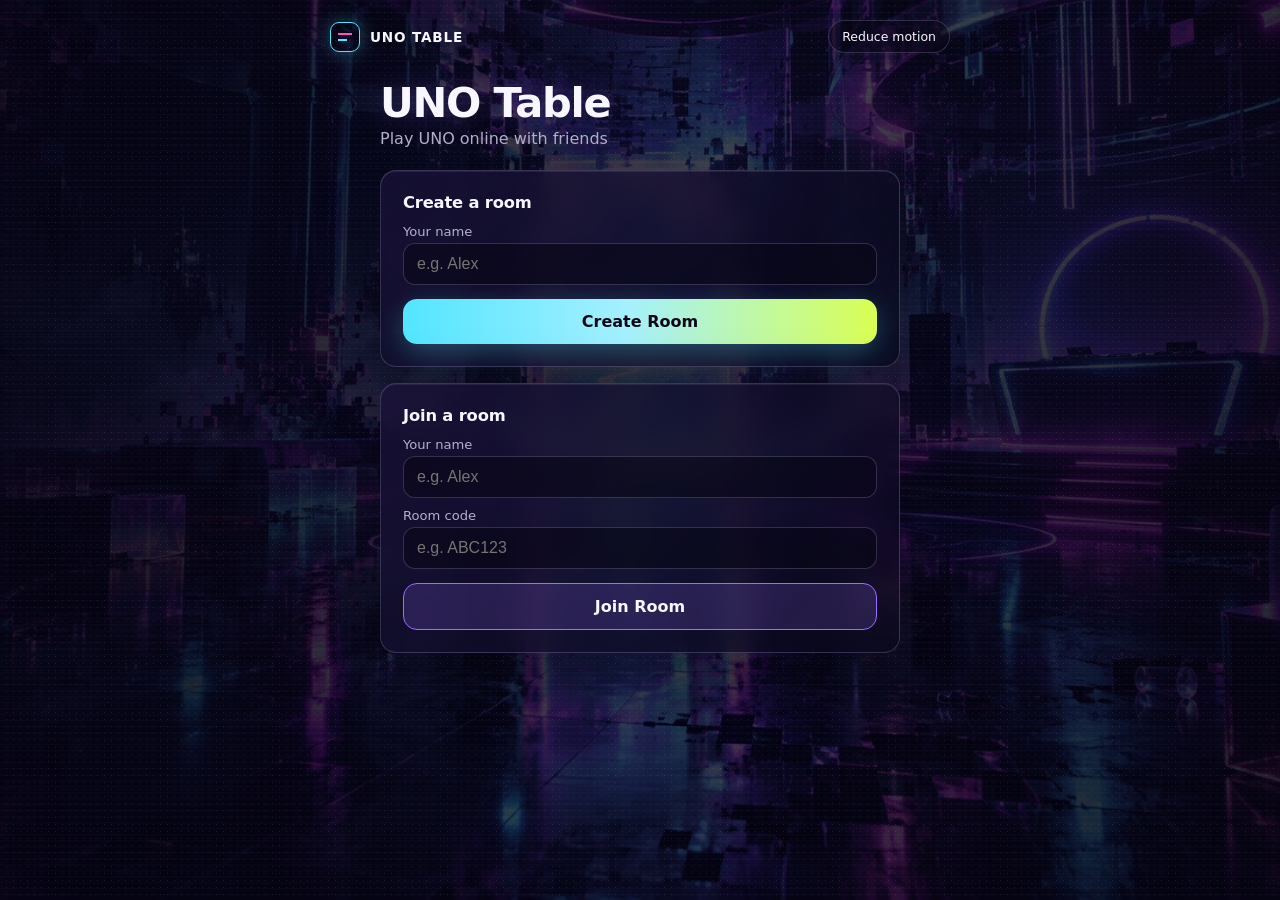
==== frontend/index.html @ ea7eab53 "Initial commit: Phase 1 room system" ====
<!DOCTYPE html>
<html lang="en">
<head>
<meta charset="UTF-8" />
<meta name="viewport" content="width=device-width, initial-scale=1.0" />
<meta name="theme-color" content="#090715" />
<title>UNO Table</title>
<meta name="description" content="Create a room, share the link, and play UNO with friends." />
<link rel="icon" type="image/svg+xml" href="data:image/svg+xml,%3Csvg xmlns='http://www.w3.org/2000/svg' viewBox='0 0 64 64'%3E%3Crect width='64' height='64' rx='15' fill='%23090715'/%3E%3Cpath d='M17 19h30v26H17z' fill='none' stroke='%2350e6ff' stroke-width='4'/%3E%3Cpath d='M24 32h16' stroke='%23ff54bd' stroke-width='4'/%3E%3C/svg%3E" />
<link rel="stylesheet" href="css/style.css" />
</head>
<body>

  <div class="scene">
    <div class="noise" aria-hidden="true"></div>

    <header class="topbar">
      <div class="brand"><span class="brand-mark" aria-hidden="true"></span>UNO TABLE</div>
      <button class="quiet-button" id="motion-toggle" aria-pressed="false">Reduce motion</button>
    </header>

    <main class="app">

      <!-- ============================= HOME VIEW =============================
           Create a room, or join one by code. This is what a visitor sees
           when they land on the site with no room code in the URL. -->
      <section id="view-home" class="view">
        <h1>UNO Table</h1>
        <p class="subtitle">Play UNO online with friends</p>

        <div class="card">
          <h2>Create a room</h2>
          <label for="create-name">Your name</label>
          <input id="create-name" type="text" maxlength="20" placeholder="e.g. Alex" />
          <button id="btn-create-room" class="btn btn-primary">Create Room</button>
        </div>

        <div class="card">
          <h2>Join a room</h2>
          <label for="join-name">Your name</label>
          <input id="join-name" type="text" maxlength="20" placeholder="e.g. Alex" />
          <label for="join-code">Room code</label>
          <input id="join-code" type="text" maxlength="6" placeholder="e.g. ABC123" autocapitalize="characters" />
          <button id="btn-join-room" class="btn btn-secondary">Join Room</button>
        </div>

        <p id="home-error" class="error-message" hidden></p>
      </section>

      <!-- ============================= LOBBY VIEW =============================
           Shown after creating or joining a room. Lists everyone currently
           in the room and updates live as people join. -->
      <section id="view-lobby" class="view" hidden>
        <h1>Lobby</h1>
        <div class="status"><span class="status-dot" aria-hidden="true"></span><span id="lobby-status">Waiting for players&hellip;</span></div>

        <div class="card">
          <p class="label">Room code</p>
          <p id="lobby-code" class="room-code"></p>
          <button id="btn-copy-link" class="btn btn-secondary">Copy invite link</button>
          <p id="copy-feedback" class="hint" hidden>Link copied!</p>
        </div>

        <div class="card">
          <p class="label"><span id="player-count">0</span>/<span id="player-max">8</span> players</p>
          <ul id="player-list" class="player-list"></ul>
        </div>

        <p class="hint">Waiting for the host to start the game&hellip; (coming in a later phase)</p>
        <button id="btn-leave-room" class="btn btn-text">Leave room</button>
      </section>

      <!-- ============================= ERROR VIEW =============================
           Shown for a bad/expired room link, instead of a blank or stuck
           screen. Always offers a way back to the home page. -->
      <section id="view-error" class="view" hidden>
        <h1>Something's not right</h1>
        <p id="error-message" class="error-message"></p>
        <a href="/" class="btn btn-primary">Back to home</a>
      </section>

    </main>
  </div>

  <!-- Supabase client library, vendored locally (v2.117.1) so the app
       doesn't depend on a CDN being reachable at runtime. -->
  <script src="vendor/supabase.js"></script>
  <script src="js/motion.js"></script>
  <script type="module" src="js/main.js"></script>
</body>
</html>
---- frontend/css/style.css ----
/* ===========================================================================
   "404: Afterparty Not Found" theme — dark neon lobby look, adopted from
   the design reference the client sent (assets/afterparty-club.webp +
   assets/avatars/*.webp). Animation is intentional here (client approved
   it explicitly) — everything respects prefers-reduced-motion AND a manual
   "Reduce motion" toggle (#motion-toggle in index.html, wired in motion.js),
   same escape hatch the reference design had.
   =========================================================================== */

:root {
  --void: #090715;
  --ink: #f8f7ff;
  --muted: #b6b0cd;
  --cyan: #53e5ff;
  --pink: #ff56bc;
  --violet: #9b6dff;
  --lime: #d9ff52;
  --amber: #ffb55d;
  --glass: rgba(17, 12, 41, .68);
  --line: rgba(213, 204, 255, .2);
  --radius: 16px;
}

* { box-sizing: border-box; }

body {
  margin: 0;
  min-width: 320px;
  color: var(--ink);
  background: var(--void);
  font-family: Inter, ui-sans-serif, system-ui, -apple-system, "Segoe UI", sans-serif;
  overflow-x: hidden;
}

button { font: inherit; }

/* ---- animated backdrop (club photo + scanlines + film noise) ---- */
.scene {
  min-height: 100vh;
  position: relative;
  isolation: isolate;
  padding: 20px clamp(16px, 4vw, 40px) 40px;
  overflow-x: hidden;
}

.scene::before {
  content: "";
  position: fixed;
  inset: 0;
  z-index: -3;
  background:
    linear-gradient(100deg, rgba(5, 3, 19, .94) 5%, rgba(5, 3, 20, .74) 52%, rgba(5, 3, 18, .88)),
    url('../assets/afterparty-club.webp') center/cover;
  animation: scene-breathe 10s ease-in-out infinite;
}

.scene::after {
  content: "";
  position: fixed;
  inset: 0;
  z-index: -2;
  opacity: .38;
  pointer-events: none;
  background: repeating-linear-gradient(0deg, transparent 0 4px, rgba(94, 239, 255, .035) 5px 6px);
  mix-blend-mode: screen;
}

.noise {
  position: fixed;
  inset: -20%;
  z-index: -1;
  opacity: .1;
  pointer-events: none;
  background-image: radial-gradient(rgba(255, 255, 255, .9) .6px, transparent .7px);
  background-size: 7px 7px;
  animation: noise .24s steps(2) infinite;
}

/* ---- top bar ---- */
.topbar {
  display: flex;
  align-items: center;
  justify-content: space-between;
  gap: 16px;
  max-width: 620px;
  margin: 0 auto 28px;
}

.brand {
  display: flex;
  align-items: center;
  gap: 10px;
  letter-spacing: .06em;
  font-weight: 850;
  font-size: .85rem;
}

.brand-mark {
  width: 30px;
  height: 30px;
  border: 1px solid var(--cyan);
  border-radius: 9px;
  position: relative;
  box-shadow: 0 0 20px rgba(83, 229, 255, .35);
  flex: none;
}
.brand-mark::before, .brand-mark::after { content: ""; position: absolute; background: var(--pink); }
.brand-mark::before { width: 14px; height: 2px; left: 7px; top: 10px; }
.brand-mark::after { width: 9px; height: 2px; left: 7px; top: 16px; background: var(--cyan); }

.quiet-button {
  border: 1px solid var(--line);
  color: var(--ink);
  background: rgba(9, 7, 21, .5);
  border-radius: 999px;
  padding: 8px 13px;
  font-size: .78rem;
  cursor: pointer;
  transition: .2s ease;
}
.quiet-button:hover { border-color: var(--cyan); background: rgba(83, 229, 255, .1); }

/* ---- shared layout ---- */
.app { max-width: 520px; margin: 0 auto; }

h1 {
  font-size: clamp(2rem, 7vw, 2.6rem);
  letter-spacing: -.03em;
  line-height: 1.05;
  margin: 0 0 4px;
  text-shadow: 0 0 28px rgba(157, 107, 255, .3);
}

.subtitle { color: var(--muted); margin: 0 0 22px; }

.card {
  background: linear-gradient(135deg, rgba(25, 18, 56, .8), rgba(7, 7, 25, .68));
  border: 1px solid var(--line);
  border-radius: var(--radius);
  padding: clamp(16px, 3vw, 22px);
  margin-bottom: 16px;
  box-shadow: 0 20px 70px rgba(0, 0, 0, .3), inset 0 1px rgba(255, 255, 255, .08);
  backdrop-filter: blur(12px);
}

h2 { font-size: 1.02rem; margin: 0 0 12px; letter-spacing: -.01em; }

label {
  display: block;
  font-size: .82rem;
  color: var(--muted);
  margin: 10px 0 4px;
}

input[type="text"] {
  width: 100%;
  padding: 11px 13px;
  border-radius: 12px;
  border: 1px solid var(--line);
  background: rgba(9, 7, 21, .55);
  color: var(--ink);
  font-size: 1rem;
}
input[type="text"]:focus-visible { outline: 2px solid var(--cyan); outline-offset: 1px; }

.btn {
  display: block;
  width: 100%;
  margin-top: 14px;
  padding: 13px;
  border: 0;
  border-radius: 14px;
  font-size: 1rem;
  font-weight: 800;
  text-align: center;
  text-decoration: none;
  cursor: pointer;
  transition: transform .2s ease, filter .2s ease;
}
.btn:active { transform: translateY(1px) scale(.99); }

.btn-primary {
  color: #0b0717;
  background: linear-gradient(90deg, var(--cyan), #a4f0ff 47%, var(--lime));
  box-shadow: 0 8px 26px rgba(83, 229, 255, .28);
}
.btn-primary:hover { transform: translateY(-2px); filter: saturate(1.15); }

.btn-secondary {
  color: var(--ink);
  background: rgba(155, 109, 255, .18);
  border: 1px solid var(--violet);
}
.btn-secondary:hover { background: rgba(155, 109, 255, .3); }

.btn-text {
  background: none;
  color: var(--muted);
  text-decoration: underline;
}

.error-message {
  color: #ffb3d3;
  background: rgba(255, 86, 188, .12);
  border: 1px solid rgba(255, 86, 188, .35);
  border-radius: 12px;
  padding: 10px 12px;
  margin-top: 12px;
}

.label { color: var(--muted); font-size: .82rem; margin: 0 0 4px; }

.room-code {
  font: 800 2.1rem ui-monospace, SFMono-Regular, Consolas, monospace;
  letter-spacing: .12em;
  margin: 0 0 12px;
  color: var(--ink);
  text-shadow: 0 0 18px rgba(83, 229, 255, .35);
}

.hint { color: var(--muted); font-size: .84rem; text-align: center; }

/* ---- live status dot (used for "N players online") ---- */
.status { display: flex; align-items: center; gap: 8px; color: var(--muted); font-size: .85rem; margin: 0 0 4px; }
.status-dot {
  width: 8px; height: 8px; border-radius: 50%;
  background: var(--lime); box-shadow: 0 0 12px var(--lime);
  animation: pulse 1.7s ease-in-out infinite;
  flex: none;
}

/* ---- player list, styled like the reference's "echo" picker cards,
   minus the click-to-select interaction (Phase 1 has no character pick
   yet — each joined player just gets a decorative avatar) ---- */
.player-list {
  list-style: none;
  margin: 0;
  padding: 0;
  display: grid;
  grid-template-columns: repeat(auto-fill, minmax(130px, 1fr));
  gap: 10px;
}

.player-tile {
  --glow: var(--cyan);
  position: relative;
  overflow: hidden;
  border: 1px solid rgba(222, 218, 255, .16);
  border-radius: 14px;
  padding: 10px 10px 44px;
  min-height: 96px;
  background: linear-gradient(145deg, rgba(255, 255, 255, .08), rgba(255, 255, 255, .02));
}

.player-tile .avatar {
  position: absolute;
  right: -4px;
  bottom: -2px;
  width: 62px;
  height: 82px;
  object-fit: contain;
  object-position: bottom right;
  filter: drop-shadow(0 0 8px color-mix(in srgb, var(--glow) 45%, transparent));
  animation: float 4.6s ease-in-out infinite;
  pointer-events: none;
}

.player-tile b {
  position: relative;
  z-index: 1;
  display: block;
  max-width: 62%;
  font-size: .82rem;
}

.player-tile .host-tag {
  position: relative;
  z-index: 1;
  display: inline-block;
  margin-top: 4px;
  font: 800 .62rem/1 ui-monospace, monospace;
  color: var(--void);
  background: var(--glow);
  padding: 3px 5px;
  border-radius: 4px;
}

.view[hidden] { display: none; }

/* ---- animations ---- */
@keyframes scene-breathe { 50% { transform: scale(1.02); filter: saturate(1.1) brightness(1.06); } }
@keyframes noise { 50% { transform: translate(4%, 2%); } }
@keyframes float { 50% { translate: 0 -5px; filter: brightness(1.25); } }
@keyframes pulse { 50% { transform: scale(1.35); opacity: .55; } }

@media (prefers-reduced-motion: reduce) {
  *, *::before, *::after { animation-duration: .01ms !important; animation-iteration-count: 1 !important; }
}

/* Manual override, same escape hatch as the reference design (button
   wired in js/motion.js) */
body.reduce-motion *, body.reduce-motion *::before, body.reduce-motion *::after {
  animation: none !important;
  transition: none !important;
}

@media (max-width: 380px) {
  .app { padding: 0 2px; }
  .room-code { font-size: 1.6rem; }
  .player-list { grid-template-columns: repeat(auto-fill, minmax(110px, 1fr)); }
}
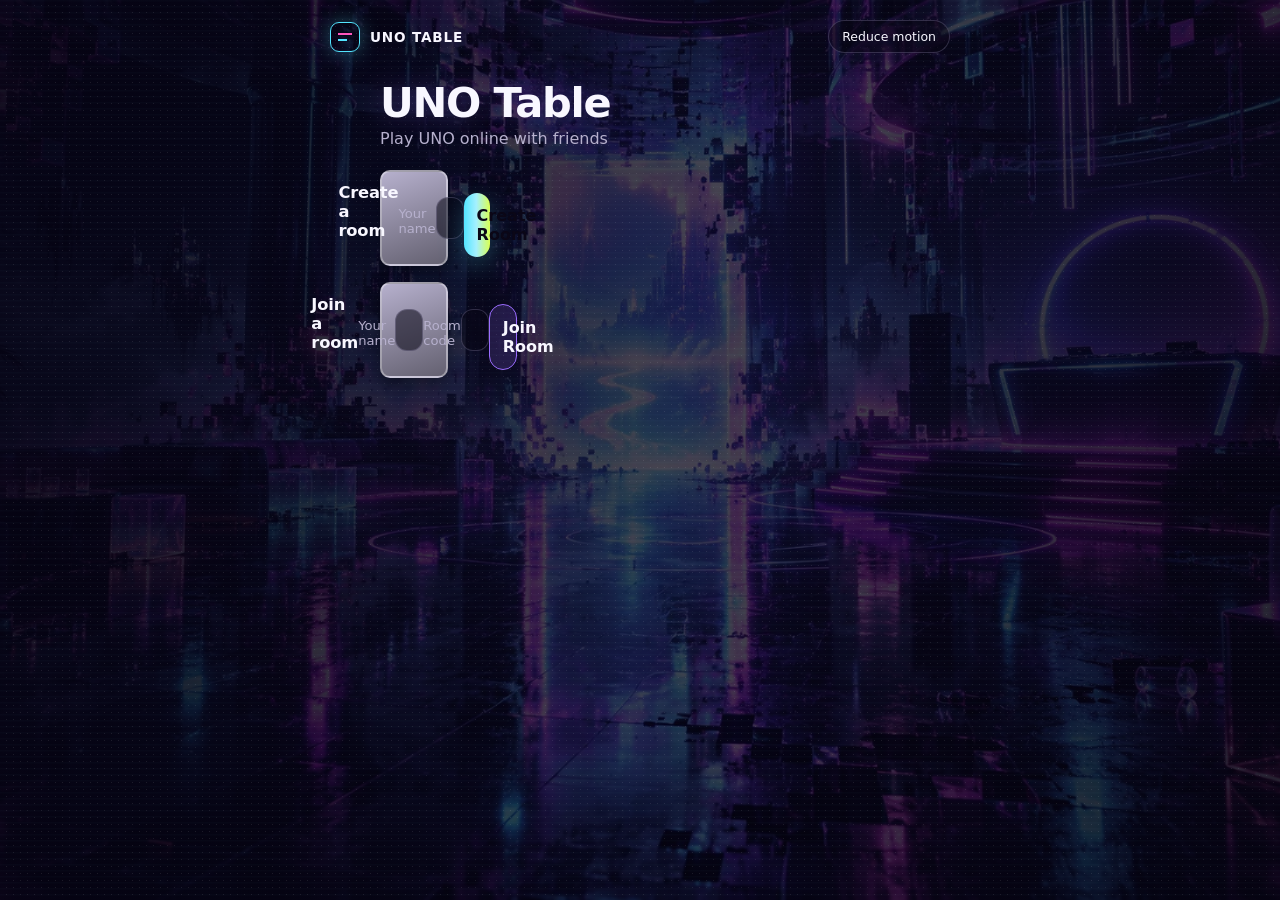
==== commit cd049786: "Phase 4: Game Table UI (play/draw/pass/UNO), functional scope Adds the game table screen that was th" ====
--- a/frontend/index.html
+++ b/frontend/index.html
@@ -66,8 +66,94 @@
           <ul id="player-list" class="player-list"></ul>
         </div>
 
-        <p class="hint">Waiting for the host to start the game&hellip; (coming in a later phase)</p>
+        <p class="hint">Waiting for the host to start the game&hellip;</p>
         <button id="btn-leave-room" class="btn btn-text">Leave room</button>
+      </section>
+
+      <!-- ============================= GAME VIEW =============================
+           Shown once the host starts the game. Renders the table: other
+           players, the draw/discard piles, current color, whose turn it
+           is, and this player's own hand. All game data comes from
+           js/gameApi.js + js/gameSync.js only (protected polling — see
+           backend/README.md, Phase 3). -->
+      <section id="view-game" class="view" hidden>
+        <p id="game-loading" class="hint">Loading table&hellip;</p>
+
+        <div id="game-content" hidden>
+          <p id="game-reconnect-banner" class="status-banner status-banner-warn" hidden>Reconnecting…</p>
+          <p id="game-bot-banner" class="status-banner status-banner-warn" hidden>
+            You went idle — a bot is playing your hand. Do anything below to take back control.
+          </p>
+          <p id="game-action-error" class="error-message" role="status" hidden></p>
+          <p id="game-toast" class="status-banner" role="status" hidden></p>
+
+          <div class="turn-bar">
+            <span id="turn-indicator" class="turn-indicator">Loading…</span>
+            <span id="direction-indicator" class="direction-indicator" title="Turn direction" aria-hidden="true"></span>
+          </div>
+
+          <ul id="opponent-ring" class="opponent-ring" aria-label="Other players"></ul>
+
+          <div class="table-center">
+            <div class="pile-group">
+              <button id="draw-pile" class="card card-back" type="button" aria-label="Draw a card">
+                <span class="card-back-mark">UNO</span>
+              </button>
+              <p class="pile-label">Draw</p>
+            </div>
+            <div class="pile-group">
+              <div id="discard-pile" class="card" aria-label="Discard pile"></div>
+              <p class="pile-label">Discard</p>
+            </div>
+            <div class="pile-group">
+              <span id="current-color-chip" class="color-chip" aria-hidden="true"></span>
+              <p class="pile-label" id="current-color-label">Color</p>
+            </div>
+          </div>
+
+          <div class="action-bar">
+            <button id="btn-pass-turn" class="btn btn-secondary action-btn" type="button" hidden>Pass turn</button>
+            <button id="btn-call-uno" class="btn btn-primary action-btn" type="button" hidden>Call UNO!</button>
+          </div>
+
+          <p class="label">Your hand</p>
+          <ul id="my-hand" class="hand-row"></ul>
+
+          <button id="btn-leave-game" class="btn btn-text">Leave table</button>
+        </div>
+
+        <!-- Wild color picker — shown only when playing a Wild/Wild Draw 4 -->
+        <div id="color-picker" class="modal-overlay" hidden>
+          <div class="modal-card">
+            <h2>Pick a color</h2>
+            <div class="color-options">
+              <button class="color-option" data-color="red" style="--swatch: var(--uno-red)" type="button">Red</button>
+              <button class="color-option" data-color="yellow" style="--swatch: var(--uno-yellow)" type="button">Yellow</button>
+              <button class="color-option" data-color="green" style="--swatch: var(--uno-green)" type="button">Green</button>
+              <button class="color-option" data-color="blue" style="--swatch: var(--uno-blue)" type="button">Blue</button>
+            </div>
+            <button id="color-picker-cancel" class="btn btn-text" type="button">Cancel</button>
+          </div>
+        </div>
+
+        <!-- UNO-before-you-play confirmation — shown only when the card
+             you tapped would leave you with exactly one card. -->
+        <div id="uno-confirm" class="modal-overlay" hidden>
+          <div class="modal-card">
+            <h2>Call UNO?</h2>
+            <p class="hint">Playing this card leaves you with one card left.</p>
+            <button id="uno-confirm-yes" class="btn btn-primary" type="button">Play + Call UNO!</button>
+            <button id="uno-confirm-no" class="btn btn-secondary" type="button">Just play</button>
+          </div>
+        </div>
+
+        <!-- Game over overlay -->
+        <div id="game-over" class="modal-overlay" hidden>
+          <div class="modal-card">
+            <h2 id="game-over-title">Game over</h2>
+            <a href="/" class="btn btn-primary">Back to home</a>
+          </div>
+        </div>
       </section>
 
       <!-- ============================= ERROR VIEW =============================
--- a/frontend/css/style.css
+++ b/frontend/css/style.css
@@ -309,3 +309,209 @@
   .room-code { font-size: 1.6rem; }
   .player-list { grid-template-columns: repeat(auto-fill, minmax(110px, 1fr)); }
 }
+
+/* ===========================================================================
+   Game Table (Phase 4) — functional table UI: hand, piles, turn/direction,
+   other players' status. Wired to frontend/js/game.js. Colors below are the
+   actual UNO card colors, kept separate from the neon UI palette above so
+   cards stay instantly recognizable.
+   =========================================================================== */
+
+:root {
+  --uno-red: #e6394f;
+  --uno-yellow: #ffce3d;
+  --uno-green: #3ddc84;
+  --uno-blue: #3aa0ff;
+}
+
+body.in-game .app { max-width: 760px; }
+
+.status-banner {
+  color: var(--ink);
+  background: rgba(255, 181, 93, .14);
+  border: 1px solid rgba(255, 181, 93, .4);
+  border-radius: 12px;
+  padding: 10px 12px;
+  margin: 0 0 12px;
+  font-size: .85rem;
+}
+.status-banner-warn { color: #ffe3b8; }
+
+/* ---- turn bar ---- */
+.turn-bar {
+  display: flex;
+  align-items: center;
+  justify-content: space-between;
+  gap: 12px;
+  margin-bottom: 14px;
+}
+.turn-indicator { font-weight: 800; font-size: 1.05rem; }
+.direction-indicator { font-size: 1.4rem; color: var(--cyan); }
+
+/* ---- opponents ---- */
+.opponent-ring {
+  list-style: none;
+  margin: 0 0 18px;
+  padding: 0;
+  display: flex;
+  flex-wrap: wrap;
+  justify-content: center;
+  gap: 10px;
+}
+.opponent-tile {
+  flex: 0 1 140px;
+  padding-bottom: 12px;
+  min-height: auto;
+  transition: box-shadow .2s ease, border-color .2s ease;
+}
+.opponent-tile.is-turn {
+  border-color: var(--glow);
+  box-shadow: 0 0 0 2px color-mix(in srgb, var(--glow) 55%, transparent), 0 0 22px color-mix(in srgb, var(--glow) 35%, transparent);
+}
+.opponent-badges { position: relative; z-index: 1; display: flex; flex-wrap: wrap; gap: 4px; margin-top: 6px; }
+.badge {
+  font: 700 .62rem/1.6 ui-monospace, monospace;
+  color: var(--ink);
+  background: rgba(255, 255, 255, .12);
+  border: 1px solid var(--line);
+  padding: 2px 6px;
+  border-radius: 999px;
+}
+.badge-warn { color: #0b0717; background: var(--amber); border-color: var(--amber); }
+.badge-uno { color: #0b0717; background: var(--lime); border-color: var(--lime); }
+.catch-btn {
+  position: relative;
+  z-index: 1;
+  display: block;
+  width: auto;
+  margin-top: 8px;
+  padding: 5px 10px;
+  font-size: .72rem;
+  font-weight: 700;
+}
+
+/* ---- cards ---- */
+.card {
+  --card-color: var(--muted);
+  position: relative;
+  display: flex;
+  align-items: center;
+  justify-content: center;
+  width: 68px;
+  height: 96px;
+  border-radius: 10px;
+  background: linear-gradient(160deg, var(--card-color), color-mix(in srgb, var(--card-color) 55%, #000));
+  border: 2px solid rgba(255, 255, 255, .35);
+  box-shadow: 0 6px 16px rgba(0, 0, 0, .35);
+  flex: none;
+}
+.card-value { font: 800 1.3rem/1 ui-sans-serif, system-ui; color: #fff; text-shadow: 0 1px 4px rgba(0, 0, 0, .5); }
+.card-red { --card-color: var(--uno-red); }
+.card-yellow { --card-color: var(--uno-yellow); }
+.card-green { --card-color: var(--uno-green); }
+.card-blue { --card-color: var(--uno-blue); }
+.card-wild { --card-color: #2a2540; background: conic-gradient(var(--uno-red), var(--uno-yellow), var(--uno-green), var(--uno-blue), var(--uno-red)); }
+
+.card-back {
+  --card-color: #201a3d;
+  cursor: pointer;
+  border: 0;
+  transition: transform .15s ease, box-shadow .15s ease;
+}
+.card-back:not(:disabled):hover { transform: translateY(-3px); box-shadow: 0 10px 22px rgba(83, 229, 255, .3); }
+.card-back:disabled { opacity: .45; cursor: not-allowed; }
+.card-back-mark { font: 800 .78rem/1 ui-sans-serif, system-ui; color: var(--cyan); letter-spacing: .04em; }
+
+/* ---- center piles ---- */
+.table-center {
+  display: flex;
+  align-items: flex-start;
+  justify-content: center;
+  gap: clamp(16px, 5vw, 40px);
+  margin: 8px 0 20px;
+}
+.pile-group { text-align: center; }
+.pile-label { color: var(--muted); font-size: .78rem; margin: 8px 0 0; }
+
+.color-chip {
+  display: block;
+  width: 44px;
+  height: 44px;
+  margin: 0 auto;
+  border-radius: 50%;
+  border: 2px solid rgba(255, 255, 255, .35);
+  background: rgba(255, 255, 255, .08);
+}
+.color-chip.swatch-red { background: var(--uno-red); }
+.color-chip.swatch-yellow { background: var(--uno-yellow); }
+.color-chip.swatch-green { background: var(--uno-green); }
+.color-chip.swatch-blue { background: var(--uno-blue); }
+
+/* ---- action bar + hand ---- */
+.action-bar { display: flex; gap: 10px; margin-bottom: 14px; }
+.action-btn { margin-top: 0; }
+
+.hand-row {
+  list-style: none;
+  margin: 0 0 16px;
+  padding: 4px 2px 10px;
+  display: flex;
+  gap: 8px;
+  overflow-x: auto;
+  scroll-snap-type: x proximity;
+}
+.hand-card {
+  cursor: pointer;
+  scroll-snap-align: start;
+  transition: transform .15s ease, box-shadow .15s ease, opacity .15s ease;
+}
+.hand-card:hover, .hand-card:focus-visible { transform: translateY(-6px); outline: none; }
+.hand-card.is-playable { box-shadow: 0 0 0 2px var(--lime), 0 8px 20px rgba(217, 255, 82, .3); }
+.hand-card.is-dim { opacity: .5; }
+
+/* ---- modals (wild color picker / UNO confirm / game over) ---- */
+.modal-overlay {
+  position: fixed;
+  inset: 0;
+  z-index: 20;
+  display: flex;
+  align-items: center;
+  justify-content: center;
+  background: rgba(5, 3, 18, .72);
+  backdrop-filter: blur(4px);
+  padding: 20px;
+}
+.modal-card {
+  width: 100%;
+  max-width: 340px;
+  background: linear-gradient(135deg, rgba(25, 18, 56, .95), rgba(7, 7, 25, .95));
+  border: 1px solid var(--line);
+  border-radius: var(--radius);
+  padding: 22px;
+  text-align: center;
+  box-shadow: 0 30px 80px rgba(0, 0, 0, .5);
+}
+.color-options {
+  display: grid;
+  grid-template-columns: 1fr 1fr;
+  gap: 10px;
+  margin: 14px 0;
+}
+.color-option {
+  padding: 16px 0;
+  border: 0;
+  border-radius: 12px;
+  font-weight: 800;
+  color: #fff;
+  text-shadow: 0 1px 4px rgba(0, 0, 0, .4);
+  background: var(--swatch);
+  cursor: pointer;
+  transition: transform .15s ease;
+}
+.color-option:hover { transform: scale(1.04); }
+
+@media (max-width: 380px) {
+  .card { width: 58px; height: 82px; }
+  .card-value { font-size: 1.1rem; }
+  .opponent-tile { flex-basis: 110px; }
+}
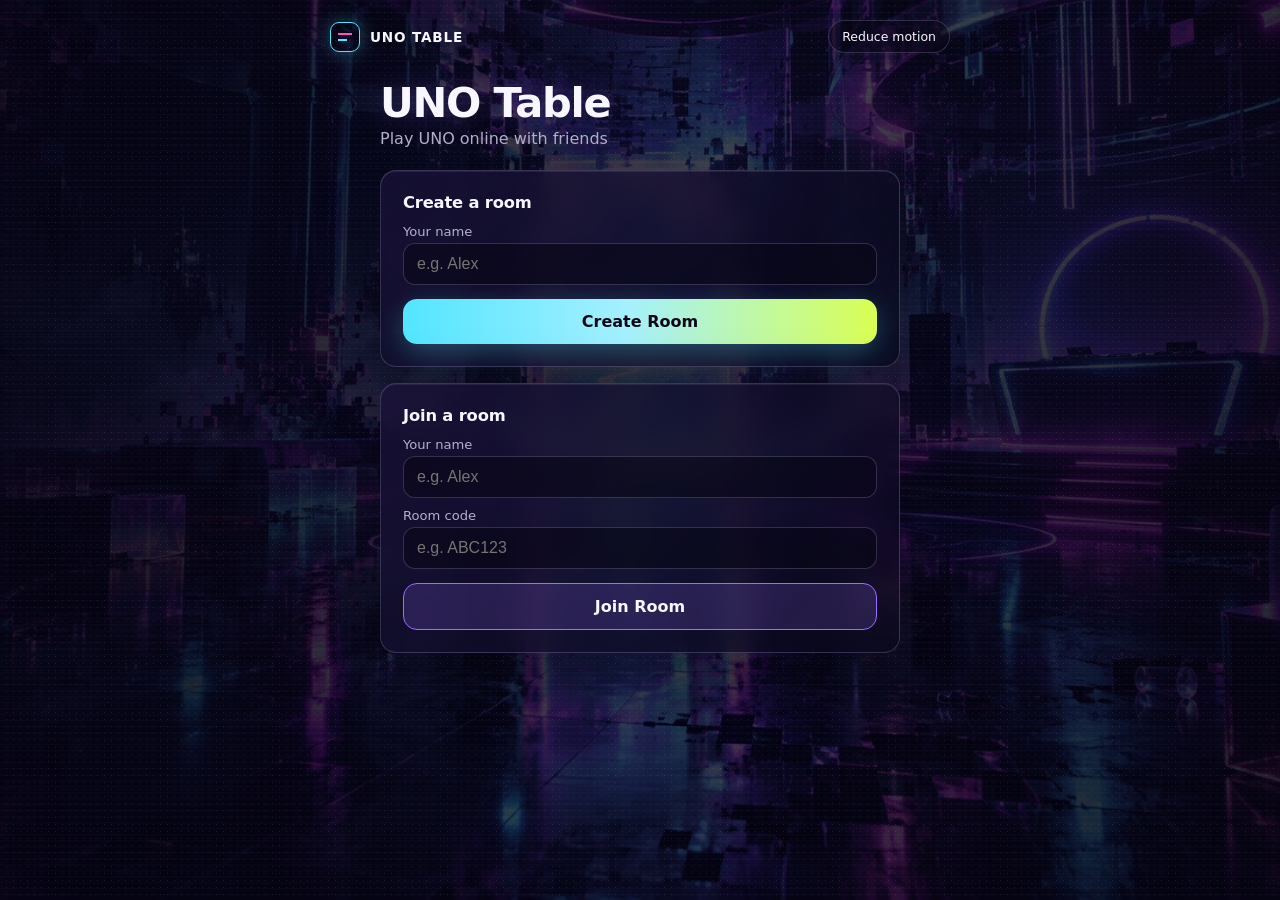
==== commit b4d87137: "Fix .card class collision breaking Home/Lobby layout .card was used for two unrelated things: the pl" ====
--- a/frontend/index.html
+++ b/frontend/index.html
@@ -96,13 +96,13 @@
 
           <div class="table-center">
             <div class="pile-group">
-              <button id="draw-pile" class="card card-back" type="button" aria-label="Draw a card">
+              <button id="draw-pile" class="playing-card card-back" type="button" aria-label="Draw a card">
                 <span class="card-back-mark">UNO</span>
               </button>
               <p class="pile-label">Draw</p>
             </div>
             <div class="pile-group">
-              <div id="discard-pile" class="card" aria-label="Discard pile"></div>
+              <div id="discard-pile" class="playing-card" aria-label="Discard pile"></div>
               <p class="pile-label">Discard</p>
             </div>
             <div class="pile-group">
--- a/frontend/css/style.css
+++ b/frontend/css/style.css
@@ -178,6 +178,9 @@
   transition: transform .2s ease, filter .2s ease;
 }
 .btn:active { transform: translateY(1px) scale(.99); }
+.btn[hidden] { display: none; }
+.btn:disabled { opacity: .45; cursor: not-allowed; }
+.btn:disabled:hover, .btn:disabled:active { transform: none; filter: none; }
 
 .btn-primary {
   color: #0b0717;
@@ -390,8 +393,14 @@
   font-weight: 700;
 }
 
-/* ---- cards ---- */
-.card {
+/* ---- cards ----
+   Named .playing-card (not .card) on purpose: .card is already used above
+   for the plain UI container boxes on the Home/Lobby views ("Create a
+   room", "Join a room", room-code card, etc). Reusing .card here used to
+   override that container style everywhere (last rule in the file wins),
+   collapsing every home/lobby card into a tiny 68x96 box — this is that
+   fix. */
+.playing-card {
   --card-color: var(--muted);
   position: relative;
   display: flex;
@@ -470,6 +479,7 @@
 .hand-card.is-dim { opacity: .5; }
 
 /* ---- modals (wild color picker / UNO confirm / game over) ---- */
+.modal-overlay[hidden] { display: none; }
 .modal-overlay {
   position: fixed;
   inset: 0;
@@ -511,7 +521,7 @@
 .color-option:hover { transform: scale(1.04); }
 
 @media (max-width: 380px) {
-  .card { width: 58px; height: 82px; }
+  .playing-card { width: 58px; height: 82px; }
   .card-value { font-size: 1.1rem; }
   .opponent-tile { flex-basis: 110px; }
 }
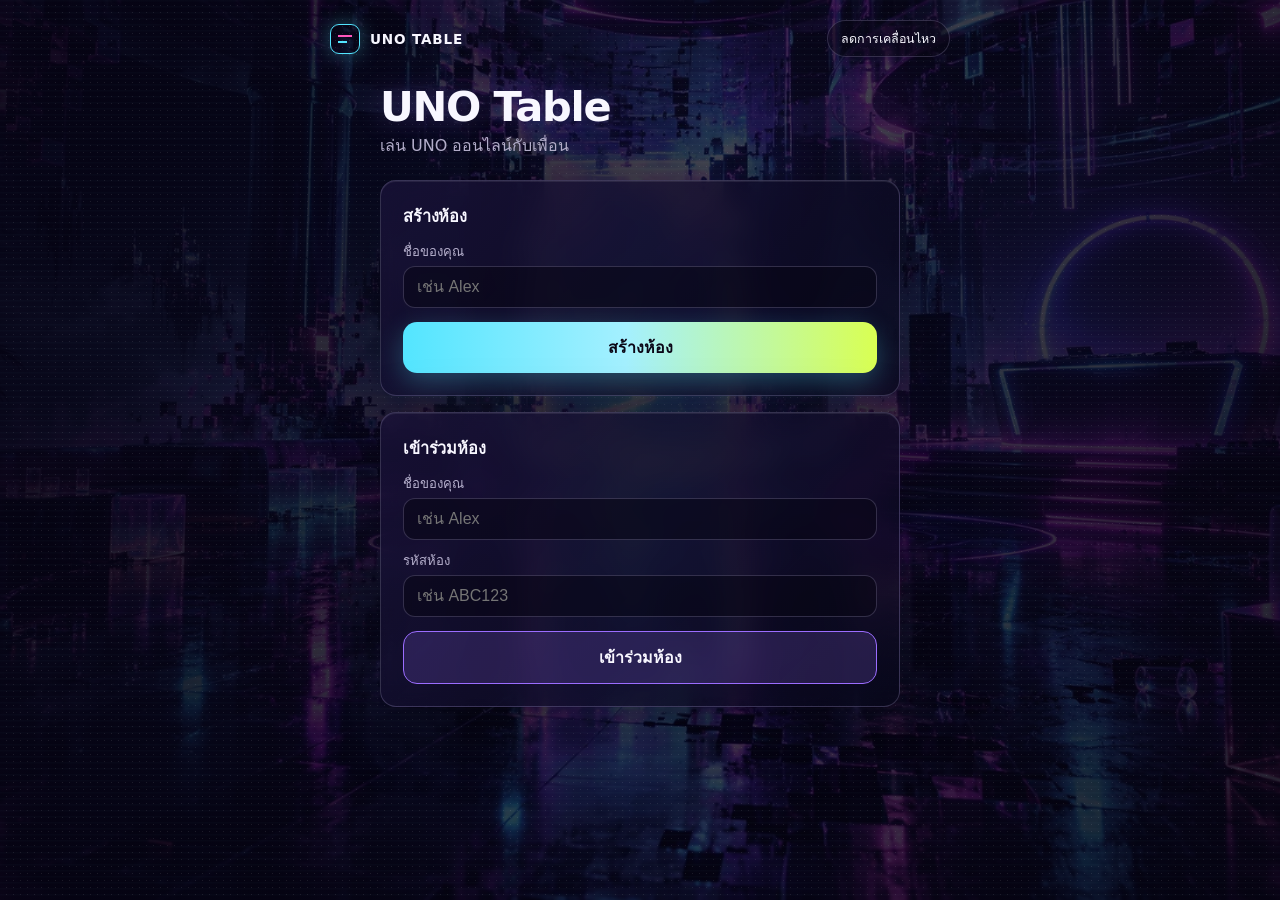
==== commit 6c9c5315: "Translate UI to Thai; fix not-your-turn clarity and draw-pile visibility Reported from a real play-t" ====
--- a/frontend/index.html
+++ b/frontend/index.html
@@ -1,11 +1,11 @@
 <!DOCTYPE html>
-<html lang="en">
+<html lang="th">
 <head>
 <meta charset="UTF-8" />
 <meta name="viewport" content="width=device-width, initial-scale=1.0" />
 <meta name="theme-color" content="#090715" />
 <title>UNO Table</title>
-<meta name="description" content="Create a room, share the link, and play UNO with friends." />
+<meta name="description" content="สร้างห้อง แชร์ลิงก์ แล้วเล่น UNO กับเพื่อน" />
 <link rel="icon" type="image/svg+xml" href="data:image/svg+xml,%3Csvg xmlns='http://www.w3.org/2000/svg' viewBox='0 0 64 64'%3E%3Crect width='64' height='64' rx='15' fill='%23090715'/%3E%3Cpath d='M17 19h30v26H17z' fill='none' stroke='%2350e6ff' stroke-width='4'/%3E%3Cpath d='M24 32h16' stroke='%23ff54bd' stroke-width='4'/%3E%3C/svg%3E" />
 <link rel="stylesheet" href="css/style.css" />
 </head>
@@ -16,7 +16,7 @@
 
     <header class="topbar">
       <div class="brand"><span class="brand-mark" aria-hidden="true"></span>UNO TABLE</div>
-      <button class="quiet-button" id="motion-toggle" aria-pressed="false">Reduce motion</button>
+      <button class="quiet-button" id="motion-toggle" aria-pressed="false">ลดการเคลื่อนไหว</button>
     </header>
 
     <main class="app">
@@ -26,22 +26,22 @@
            when they land on the site with no room code in the URL. -->
       <section id="view-home" class="view">
         <h1>UNO Table</h1>
-        <p class="subtitle">Play UNO online with friends</p>
+        <p class="subtitle">เล่น UNO ออนไลน์กับเพื่อน</p>
 
         <div class="card">
-          <h2>Create a room</h2>
-          <label for="create-name">Your name</label>
-          <input id="create-name" type="text" maxlength="20" placeholder="e.g. Alex" />
-          <button id="btn-create-room" class="btn btn-primary">Create Room</button>
+          <h2>สร้างห้อง</h2>
+          <label for="create-name">ชื่อของคุณ</label>
+          <input id="create-name" type="text" maxlength="20" placeholder="เช่น Alex" />
+          <button id="btn-create-room" class="btn btn-primary">สร้างห้อง</button>
         </div>
 
         <div class="card">
-          <h2>Join a room</h2>
-          <label for="join-name">Your name</label>
-          <input id="join-name" type="text" maxlength="20" placeholder="e.g. Alex" />
-          <label for="join-code">Room code</label>
-          <input id="join-code" type="text" maxlength="6" placeholder="e.g. ABC123" autocapitalize="characters" />
-          <button id="btn-join-room" class="btn btn-secondary">Join Room</button>
+          <h2>เข้าร่วมห้อง</h2>
+          <label for="join-name">ชื่อของคุณ</label>
+          <input id="join-name" type="text" maxlength="20" placeholder="เช่น Alex" />
+          <label for="join-code">รหัสห้อง</label>
+          <input id="join-code" type="text" maxlength="6" placeholder="เช่น ABC123" autocapitalize="characters" />
+          <button id="btn-join-room" class="btn btn-secondary">เข้าร่วมห้อง</button>
         </div>
 
         <p id="home-error" class="error-message" hidden></p>
@@ -51,23 +51,23 @@
            Shown after creating or joining a room. Lists everyone currently
            in the room and updates live as people join. -->
       <section id="view-lobby" class="view" hidden>
-        <h1>Lobby</h1>
-        <div class="status"><span class="status-dot" aria-hidden="true"></span><span id="lobby-status">Waiting for players&hellip;</span></div>
+        <h1>ห้องรอ</h1>
+        <div class="status"><span class="status-dot" aria-hidden="true"></span><span id="lobby-status">กำลังรอผู้เล่น&hellip;</span></div>
 
         <div class="card">
-          <p class="label">Room code</p>
+          <p class="label">รหัสห้อง</p>
           <p id="lobby-code" class="room-code"></p>
-          <button id="btn-copy-link" class="btn btn-secondary">Copy invite link</button>
-          <p id="copy-feedback" class="hint" hidden>Link copied!</p>
+          <button id="btn-copy-link" class="btn btn-secondary">คัดลอกลิงก์เชิญ</button>
+          <p id="copy-feedback" class="hint" hidden>คัดลอกลิงก์แล้ว!</p>
         </div>
 
         <div class="card">
-          <p class="label"><span id="player-count">0</span>/<span id="player-max">8</span> players</p>
+          <p class="label"><span id="player-count">0</span>/<span id="player-max">8</span> ผู้เล่น</p>
           <ul id="player-list" class="player-list"></ul>
         </div>
 
-        <p class="hint">Waiting for the host to start the game&hellip;</p>
-        <button id="btn-leave-room" class="btn btn-text">Leave room</button>
+        <p class="hint">กำลังรอโฮสต์เริ่มเกม&hellip;</p>
+        <button id="btn-leave-room" class="btn btn-text">ออกจากห้อง</button>
       </section>
 
       <!-- ============================= GAME VIEW =============================
@@ -77,62 +77,62 @@
            js/gameApi.js + js/gameSync.js only (protected polling — see
            backend/README.md, Phase 3). -->
       <section id="view-game" class="view" hidden>
-        <p id="game-loading" class="hint">Loading table&hellip;</p>
+        <p id="game-loading" class="hint">กำลังโหลดโต๊ะ&hellip;</p>
 
         <div id="game-content" hidden>
-          <p id="game-reconnect-banner" class="status-banner status-banner-warn" hidden>Reconnecting…</p>
+          <p id="game-reconnect-banner" class="status-banner status-banner-warn" hidden>กำลังเชื่อมต่อใหม่…</p>
           <p id="game-bot-banner" class="status-banner status-banner-warn" hidden>
-            You went idle — a bot is playing your hand. Do anything below to take back control.
+            คุณไม่ได้ใช้งานสักพัก — บอทกำลังเล่นแทนคุณอยู่ ทำอะไรก็ได้ด้านล่างเพื่อควบคุมเกมกลับคืน
           </p>
           <p id="game-action-error" class="error-message" role="status" hidden></p>
           <p id="game-toast" class="status-banner" role="status" hidden></p>
 
           <div class="turn-bar">
-            <span id="turn-indicator" class="turn-indicator">Loading…</span>
-            <span id="direction-indicator" class="direction-indicator" title="Turn direction" aria-hidden="true"></span>
+            <span id="turn-indicator" class="turn-indicator">กำลังโหลด…</span>
+            <span id="direction-indicator" class="direction-indicator" title="ทิศทางการเล่น" aria-hidden="true"></span>
           </div>
 
-          <ul id="opponent-ring" class="opponent-ring" aria-label="Other players"></ul>
+          <ul id="opponent-ring" class="opponent-ring" aria-label="ผู้เล่นคนอื่น"></ul>
 
           <div class="table-center">
             <div class="pile-group">
-              <button id="draw-pile" class="playing-card card-back" type="button" aria-label="Draw a card">
+              <button id="draw-pile" class="playing-card card-back" type="button" aria-label="จั่วไพ่">
                 <span class="card-back-mark">UNO</span>
               </button>
-              <p class="pile-label">Draw</p>
+              <p class="pile-label">จั่วไพ่</p>
             </div>
             <div class="pile-group">
-              <div id="discard-pile" class="playing-card" aria-label="Discard pile"></div>
-              <p class="pile-label">Discard</p>
+              <div id="discard-pile" class="playing-card" aria-label="กองทิ้งไพ่"></div>
+              <p class="pile-label">กองทิ้ง</p>
             </div>
             <div class="pile-group">
               <span id="current-color-chip" class="color-chip" aria-hidden="true"></span>
-              <p class="pile-label" id="current-color-label">Color</p>
+              <p class="pile-label" id="current-color-label">สี</p>
             </div>
           </div>
 
           <div class="action-bar">
-            <button id="btn-pass-turn" class="btn btn-secondary action-btn" type="button" hidden>Pass turn</button>
-            <button id="btn-call-uno" class="btn btn-primary action-btn" type="button" hidden>Call UNO!</button>
+            <button id="btn-pass-turn" class="btn btn-secondary action-btn" type="button" hidden>กดข้ามตา</button>
+            <button id="btn-call-uno" class="btn btn-primary action-btn" type="button" hidden>ประกาศ UNO!</button>
           </div>
 
-          <p class="label">Your hand</p>
+          <p id="hand-label" class="label">มือของคุณ</p>
           <ul id="my-hand" class="hand-row"></ul>
 
-          <button id="btn-leave-game" class="btn btn-text">Leave table</button>
+          <button id="btn-leave-game" class="btn btn-text">ออกจากโต๊ะ</button>
         </div>
 
         <!-- Wild color picker — shown only when playing a Wild/Wild Draw 4 -->
         <div id="color-picker" class="modal-overlay" hidden>
           <div class="modal-card">
-            <h2>Pick a color</h2>
+            <h2>เลือกสี</h2>
             <div class="color-options">
-              <button class="color-option" data-color="red" style="--swatch: var(--uno-red)" type="button">Red</button>
-              <button class="color-option" data-color="yellow" style="--swatch: var(--uno-yellow)" type="button">Yellow</button>
-              <button class="color-option" data-color="green" style="--swatch: var(--uno-green)" type="button">Green</button>
-              <button class="color-option" data-color="blue" style="--swatch: var(--uno-blue)" type="button">Blue</button>
+              <button class="color-option" data-color="red" style="--swatch: var(--uno-red)" type="button">แดง</button>
+              <button class="color-option" data-color="yellow" style="--swatch: var(--uno-yellow)" type="button">เหลือง</button>
+              <button class="color-option" data-color="green" style="--swatch: var(--uno-green)" type="button">เขียว</button>
+              <button class="color-option" data-color="blue" style="--swatch: var(--uno-blue)" type="button">น้ำเงิน</button>
             </div>
-            <button id="color-picker-cancel" class="btn btn-text" type="button">Cancel</button>
+            <button id="color-picker-cancel" class="btn btn-text" type="button">ยกเลิก</button>
           </div>
         </div>
 
@@ -140,18 +140,18 @@
              you tapped would leave you with exactly one card. -->
         <div id="uno-confirm" class="modal-overlay" hidden>
           <div class="modal-card">
-            <h2>Call UNO?</h2>
-            <p class="hint">Playing this card leaves you with one card left.</p>
-            <button id="uno-confirm-yes" class="btn btn-primary" type="button">Play + Call UNO!</button>
-            <button id="uno-confirm-no" class="btn btn-secondary" type="button">Just play</button>
+            <h2>ประกาศ UNO ไหม?</h2>
+            <p class="hint">ลงไพ่ใบนี้แล้วคุณจะเหลือไพ่ใบเดียว</p>
+            <button id="uno-confirm-yes" class="btn btn-primary" type="button">ลง + ประกาศ UNO!</button>
+            <button id="uno-confirm-no" class="btn btn-secondary" type="button">ลงเฉยๆ</button>
           </div>
         </div>
 
         <!-- Game over overlay -->
         <div id="game-over" class="modal-overlay" hidden>
           <div class="modal-card">
-            <h2 id="game-over-title">Game over</h2>
-            <a href="/" class="btn btn-primary">Back to home</a>
+            <h2 id="game-over-title">จบเกม</h2>
+            <a href="/" class="btn btn-primary">กลับหน้าแรก</a>
           </div>
         </div>
       </section>
@@ -160,9 +160,9 @@
            Shown for a bad/expired room link, instead of a blank or stuck
            screen. Always offers a way back to the home page. -->
       <section id="view-error" class="view" hidden>
-        <h1>Something's not right</h1>
+        <h1>มีบางอย่างผิดพลาด</h1>
         <p id="error-message" class="error-message"></p>
-        <a href="/" class="btn btn-primary">Back to home</a>
+        <a href="/" class="btn btn-primary">กลับหน้าแรก</a>
       </section>
 
     </main>
--- a/frontend/css/style.css
+++ b/frontend/css/style.css
@@ -422,13 +422,23 @@
 .card-wild { --card-color: #2a2540; background: conic-gradient(var(--uno-red), var(--uno-yellow), var(--uno-green), var(--uno-blue), var(--uno-red)); }
 
 .card-back {
-  --card-color: #201a3d;
+  /* Was near-black (#201a3d), almost the same tone as the page background —
+     hard to read as a tappable button at a glance (reported: "แทบมองไม่รู้
+     เรื่อง" — "can barely make sense of it"). Given a clear cyan border +
+     glow instead so it reads as an action, not just another card. */
+  --card-color: #1c3444;
   cursor: pointer;
-  border: 0;
+  border: 2px solid var(--cyan);
+  box-shadow: 0 0 0 1px rgba(83, 229, 255, .15), 0 0 18px rgba(83, 229, 255, .35), 0 6px 16px rgba(0, 0, 0, .35);
   transition: transform .15s ease, box-shadow .15s ease;
 }
-.card-back:not(:disabled):hover { transform: translateY(-3px); box-shadow: 0 10px 22px rgba(83, 229, 255, .3); }
-.card-back:disabled { opacity: .45; cursor: not-allowed; }
+.card-back:not(:disabled):hover { transform: translateY(-3px); box-shadow: 0 0 0 1px rgba(83, 229, 255, .2), 0 0 26px rgba(83, 229, 255, .5), 0 10px 22px rgba(83, 229, 255, .3); }
+.card-back:disabled {
+  opacity: .4;
+  cursor: not-allowed;
+  border-color: rgba(213, 204, 255, .25);
+  box-shadow: 0 6px 16px rgba(0, 0, 0, .35);
+}
 .card-back-mark { font: 800 .78rem/1 ui-sans-serif, system-ui; color: var(--cyan); letter-spacing: .04em; }
 
 /* ---- center piles ---- */
@@ -459,6 +469,9 @@
 /* ---- action bar + hand ---- */
 .action-bar { display: flex; gap: 10px; margin-bottom: 14px; }
 .action-btn { margin-top: 0; }
+
+#hand-label { font-weight: 700; color: var(--ink); transition: color .15s ease; }
+#hand-label.hand-label-waiting { color: var(--muted); font-weight: 400; }
 
 .hand-row {
   list-style: none;
